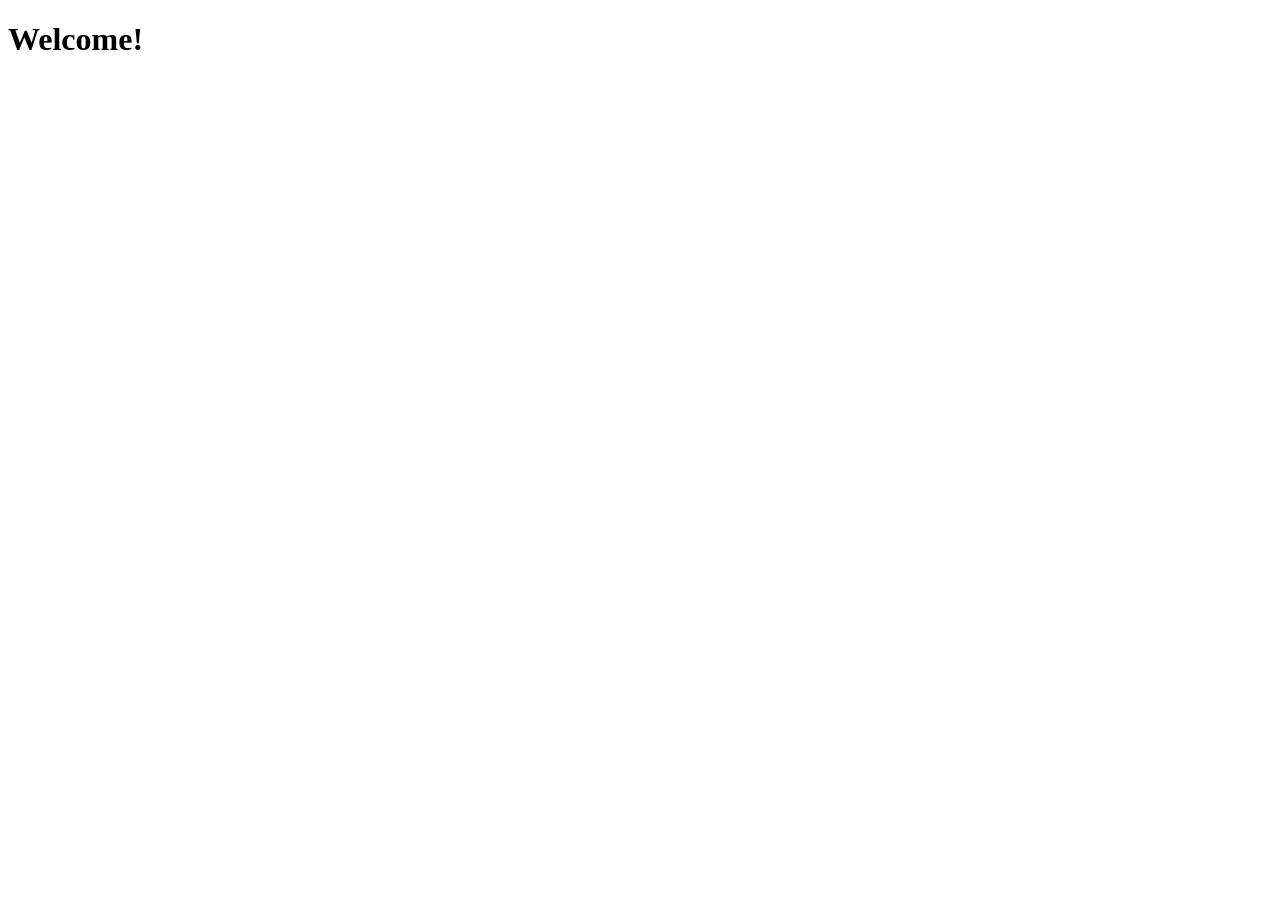
==== index.html @ 0e3a24cd "first commit" ====
<!DOCTYPE html>
<html lang="en">

<head>
    <title>Welcome</title>
    <meta charset="UTF-8" />
    <meta name="viewport" content="width=device-width,initial-scale=1" />
    <meta name="description" content="" />
</head>

<body>
    <h1>Welcome!</h1>
</body>

</html>
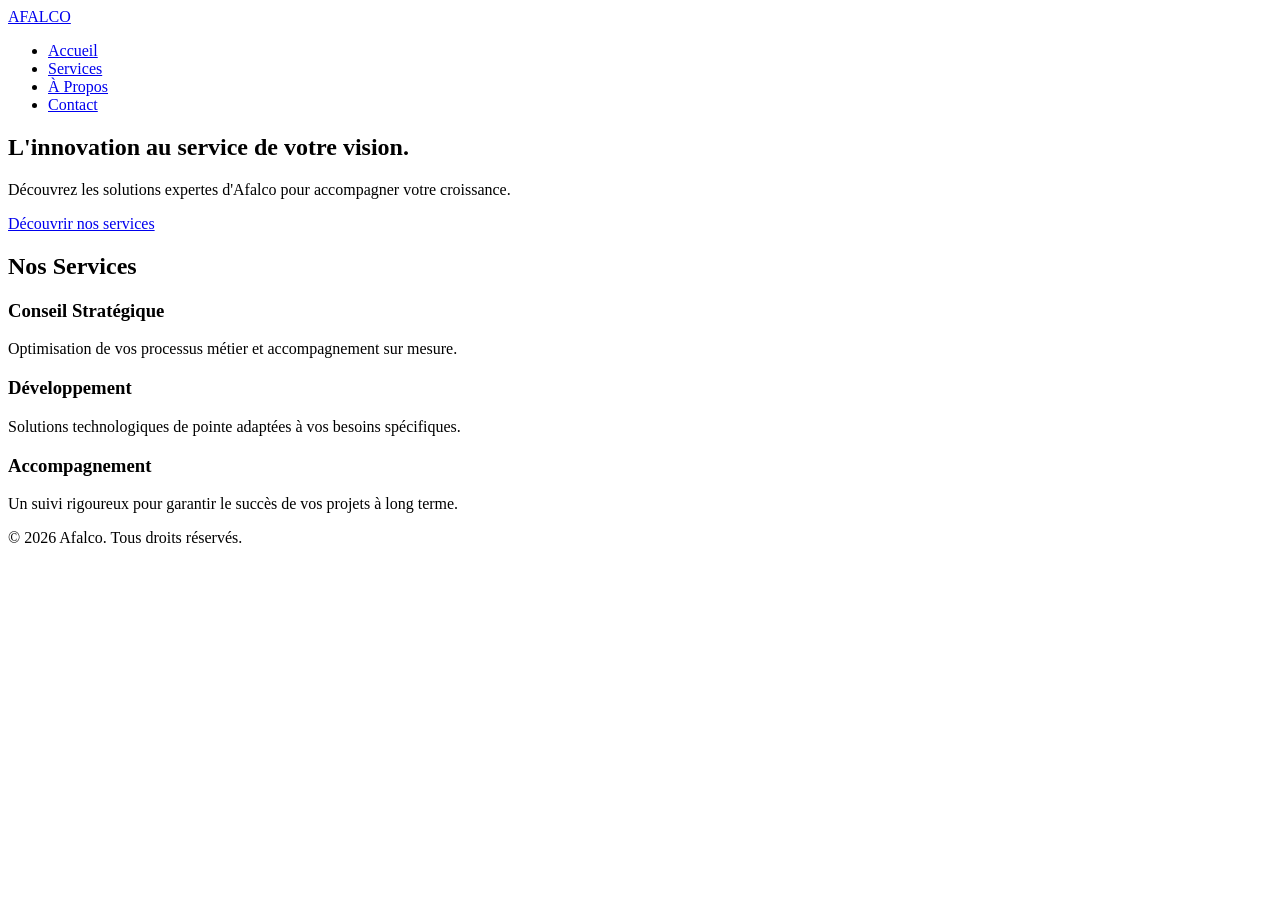
==== commit 51427018: "-" ====
--- a/index.html
+++ b/index.html
@@ -1,15 +1,62 @@
 <!DOCTYPE html>
-<html lang="en">
+<html lang="fr">
+<head>
+    <meta charset="UTF-8">
+    <meta name="viewport" content="width=device-width, initial-scale=1.0">
+    <title>Afalco | Excellence et Innovation</title>
+    <link rel="stylesheet" href="style.css">
+    <link href="https://fonts.googleapis.com/css2?family=Inter:wght@300;400;700&display=swap" rel="stylesheet">
+</head>
+<body>
 
-<head>
-    <title>Welcome</title>
-    <meta charset="UTF-8" />
-    <meta name="viewport" content="width=device-width,initial-scale=1" />
-    <meta name="description" content="" />
-</head>
+    <header class="navbar">
+        <div class="container">
+            <a href="#" class="logo">AFALCO</a>
+            <nav>
+                <ul class="nav-links">
+                    <li><a href="#accueil">Accueil</a></li>
+                    <li><a href="#services">Services</a></li>
+                    <li><a href="#propos">À Propos</a></li>
+                    <li><a href="#contact" class="btn-contact">Contact</a></li>
+                </ul>
+            </nav>
+        </div>
+    </header>
 
-<body>
-    <h1>Welcome!</h1>
+    <main>
+        <section id="hero" class="hero-section">
+            <div class="container">
+                <h1>L'innovation au service de votre vision.</h1>
+                <p>Découvrez les solutions expertes d'Afalco pour accompagner votre croissance.</p>
+                <a href="#services" class="cta-main">Découvrir nos services</a>
+            </div>
+        </section>
+
+        <section id="services" class="services-section">
+            <div class="container">
+                <h2>Nos Services</h2>
+                <div class="grid">
+                    <div class="card">
+                        <h3>Conseil Stratégique</h3>
+                        <p>Optimisation de vos processus métier et accompagnement sur mesure.</p>
+                    </div>
+                    <div class="card">
+                        <h3>Développement</h3>
+                        <p>Solutions technologiques de pointe adaptées à vos besoins spécifiques.</p>
+                    </div>
+                    <div class="card">
+                        <h3>Accompagnement</h3>
+                        <p>Un suivi rigoureux pour garantir le succès de vos projets à long terme.</p>
+                    </div>
+                </div>
+            </div>
+        </section>
+    </main>
+
+    <footer>
+        <p>&copy; 2026 Afalco. Tous droits réservés.</p>
+    </footer>
+
+    <script src="main.js"></script>
 </body>
-
 </html>
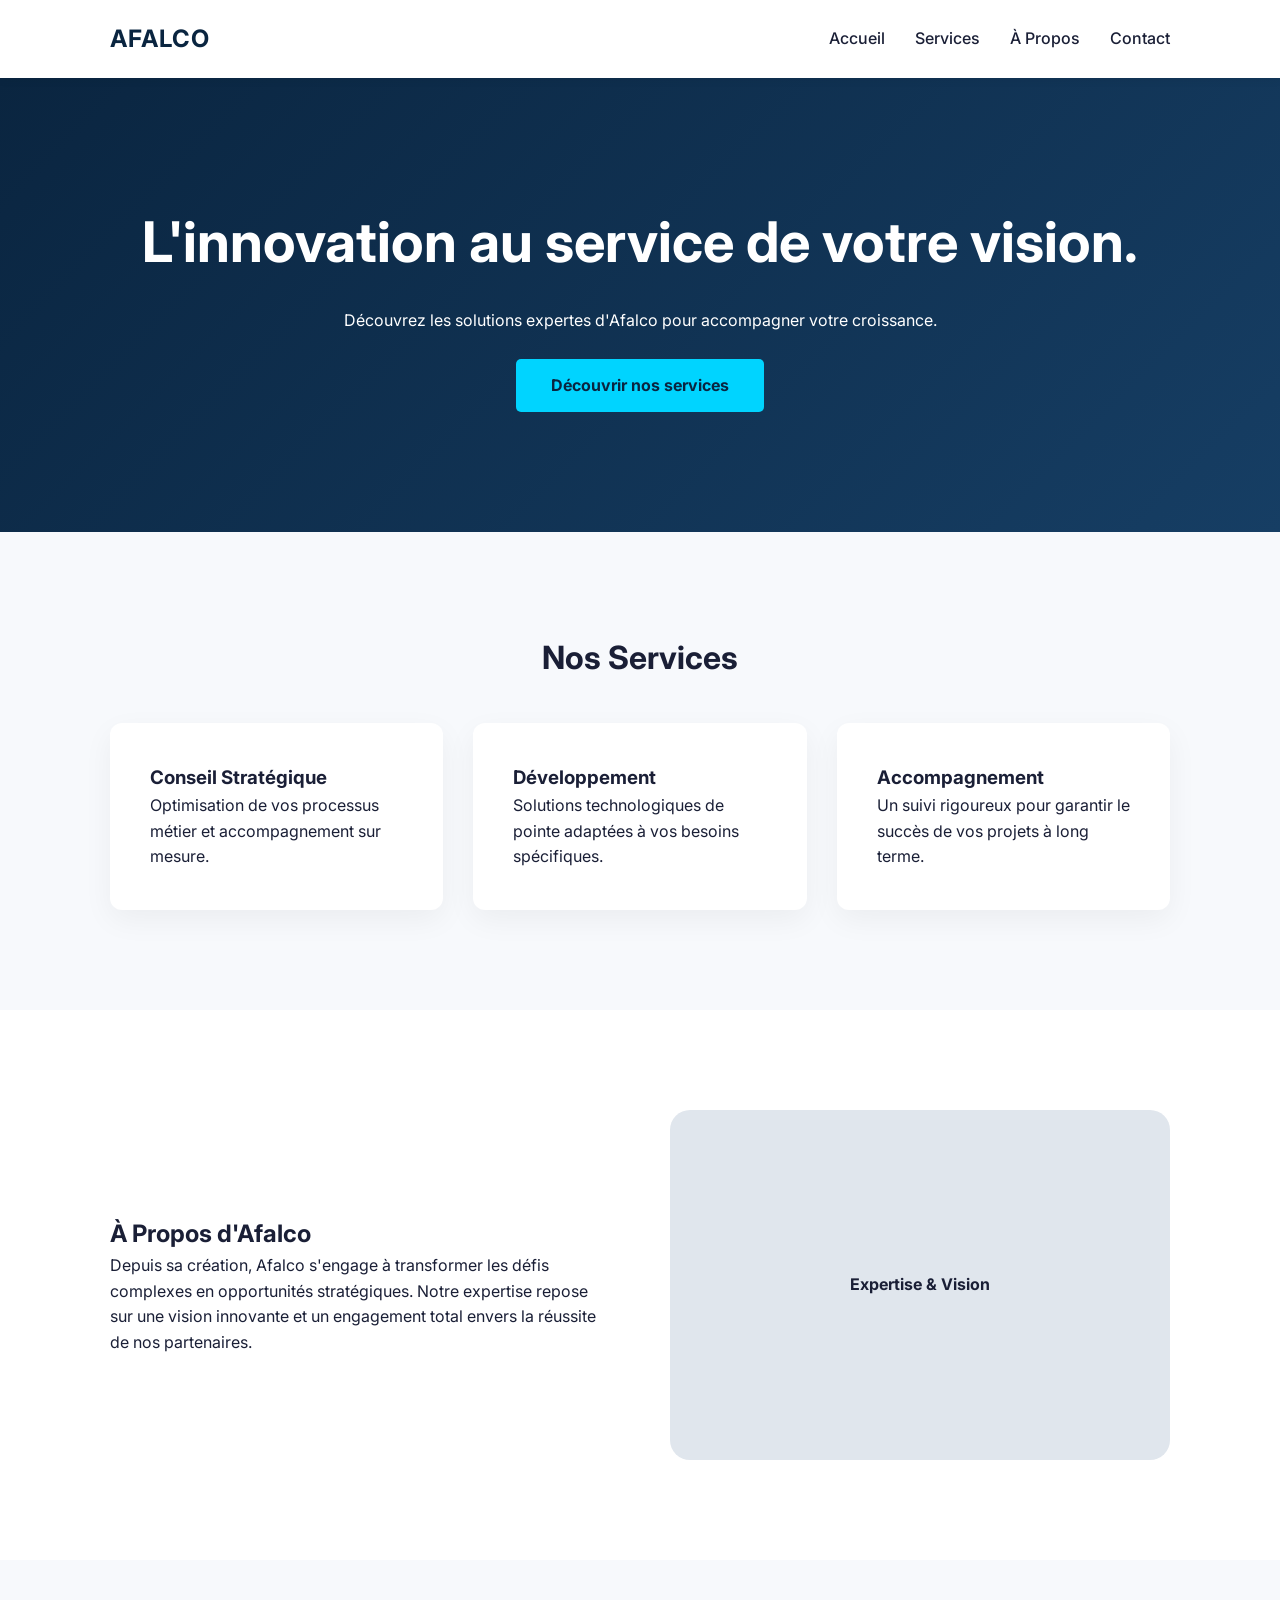
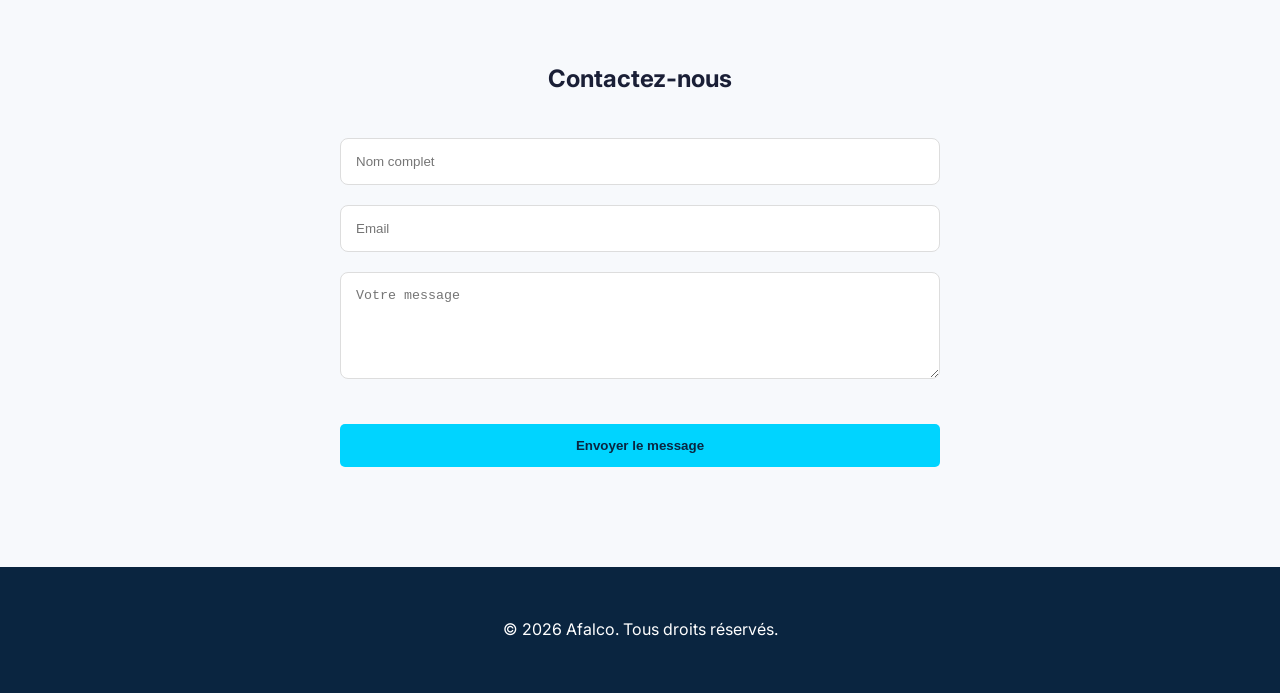
==== commit 97b267fe: "-" ====
--- a/index.html
+++ b/index.html
@@ -4,7 +4,9 @@
     <meta charset="UTF-8">
     <meta name="viewport" content="width=device-width, initial-scale=1.0">
     <title>Afalco | Excellence et Innovation</title>
+    
     <link rel="stylesheet" href="style.css">
+    
     <link href="https://fonts.googleapis.com/css2?family=Inter:wght@300;400;700&display=swap" rel="stylesheet">
 </head>
 <body>
@@ -14,7 +16,7 @@
             <a href="#" class="logo">AFALCO</a>
             <nav>
                 <ul class="nav-links">
-                    <li><a href="#accueil">Accueil</a></li>
+                    <li><a href="#hero">Accueil</a></li>
                     <li><a href="#services">Services</a></li>
                     <li><a href="#propos">À Propos</a></li>
                     <li><a href="#contact" class="btn-contact">Contact</a></li>
@@ -34,7 +36,7 @@
 
         <section id="services" class="services-section">
             <div class="container">
-                <h2>Nos Services</h2>
+                <h2 class="section-title">Nos Services</h2>
                 <div class="grid">
                     <div class="card">
                         <h3>Conseil Stratégique</h3>
@@ -51,12 +53,39 @@
                 </div>
             </div>
         </section>
+
+        <section id="propos" class="about-section">
+            <div class="container flex-about">
+                <div class="about-text">
+                    <h2>À Propos d'Afalco</h2>
+                    <p>Depuis sa création, Afalco s'engage à transformer les défis complexes en opportunités stratégiques. Notre expertise repose sur une vision innovante et un engagement total envers la réussite de nos partenaires.</p>
+                </div>
+                <div class="about-image">
+                    <div class="image-placeholder">Expertise & Vision</div>
+                </div>
+            </div>
+        </section>
+
+        <section id="contact" class="contact-section">
+            <div class="container">
+                <h2>Contactez-nous</h2>
+                <form class="contact-form">
+                    <input type="text" placeholder="Nom complet" required>
+                    <input type="email" placeholder="Email" required>
+                    <textarea placeholder="Votre message" rows="5" required></textarea>
+                    <button type="submit" class="cta-main">Envoyer le message</button>
+                </form>
+            </div>
+        </section>
     </main>
 
     <footer>
-        <p>&copy; 2026 Afalco. Tous droits réservés.</p>
+        <div class="container">
+            <p>&copy; 2026 Afalco. Tous droits réservés.</p>
+        </div>
     </footer>
 
     <script src="main.js"></script>
+    
 </body>
 </html>
--- a/style.css
+++ b/style.css
@@ -0,0 +1,170 @@
+:root {
+    --primary-color: #0a2540;
+    --accent-color: #00d4ff;
+    --text-dark: #1a1f36;
+    --text-light: #ffffff;
+    --bg-light: #f7f9fc;
+    --transition: all 0.3s ease;
+}
+
+* {
+    margin: 0;
+    padding: 0;
+    box-sizing: border-box;
+}
+
+html {
+    scroll-behavior: smooth;
+}
+
+body {
+    font-family: 'Inter', sans-serif;
+    line-height: 1.6;
+    color: var(--text-dark);
+    background-color: var(--bg-light);
+}
+
+.container {
+    max-width: 1100px;
+    margin: 0 auto;
+    padding: 0 20px;
+}
+
+/* Header & Nav */
+.navbar {
+    background: var(--text-light);
+    padding: 20px 0;
+    position: sticky;
+    top: 0;
+    z-index: 1000;
+    box-shadow: 0 2px 10px rgba(0,0,0,0.05);
+    transition: var(--transition);
+}
+
+.navbar .container {
+    display: flex;
+    justify-content: space-between;
+    align-items: center;
+}
+
+.logo {
+    font-size: 1.5rem;
+    font-weight: 700;
+    color: var(--primary-color);
+    text-decoration: none;
+    letter-spacing: 1px;
+}
+
+.nav-links {
+    display: flex;
+    list-style: none;
+    gap: 30px;
+}
+
+.nav-links a {
+    text-decoration: none;
+    color: var(--text-dark);
+    font-weight: 500;
+    transition: var(--transition);
+}
+
+.nav-links a:hover {
+    color: var(--accent-color);
+}
+
+/* Hero Section */
+.hero-section {
+    background: linear-gradient(135deg, var(--primary-color) 0%, #163e64 100%);
+    color: var(--text-light);
+    padding: 120px 0;
+    text-align: center;
+}
+
+.hero-section h1 {
+    font-size: clamp(2rem, 5vw, 3.5rem);
+    margin-bottom: 20px;
+}
+
+.cta-main {
+    display: inline-block;
+    background: var(--accent-color);
+    color: var(--primary-color);
+    padding: 14px 35px;
+    border-radius: 5px;
+    text-decoration: none;
+    font-weight: bold;
+    margin-top: 25px;
+    border: none;
+    cursor: pointer;
+    transition: var(--transition);
+}
+
+.cta-main:hover {
+    transform: translateY(-3px);
+    box-shadow: 0 5px 15px rgba(0,212,255,0.4);
+}
+
+/* Services */
+.services-section { padding: 100px 0; }
+.section-title { text-align: center; margin-bottom: 40px; font-size: 2rem; }
+
+.grid {
+    display: grid;
+    grid-template-columns: repeat(auto-fit, minmax(280px, 1fr));
+    gap: 30px;
+}
+
+.card {
+    background: white;
+    padding: 40px;
+    border-radius: 12px;
+    box-shadow: 0 10px 30px rgba(0,0,0,0.05);
+    transition: var(--transition);
+}
+
+.card:hover { transform: translateY(-10px); }
+
+/* About Section */
+.about-section { padding: 100px 0; background: #fff; }
+.flex-about { display: flex; align-items: center; gap: 60px; }
+.about-text { flex: 1; }
+.about-image { 
+    flex: 1; 
+    background: #e0e6ed; 
+    height: 350px; 
+    border-radius: 20px;
+    display: flex; 
+    align-items: center; 
+    justify-content: center;
+    font-weight: bold;
+}
+
+/* Contact Section */
+.contact-section { padding: 100px 0; background: var(--bg-light); text-align: center; }
+.contact-form {
+    max-width: 600px;
+    margin: 40px auto 0;
+    display: flex;
+    flex-direction: column;
+    gap: 20px;
+}
+.contact-form input, .contact-form textarea {
+    padding: 15px;
+    border: 1px solid #ddd;
+    border-radius: 8px;
+    outline: none;
+}
+
+/* Footer */
+footer {
+    padding: 50px 0;
+    background: var(--primary-color);
+    color: var(--text-light);
+    text-align: center;
+}
+
+/* Responsive */
+@media (max-width: 768px) {
+    .flex-about { flex-direction: column; text-align: center; }
+    .nav-links { display: none; } /* Pour un menu burger à l'avenir */
+}
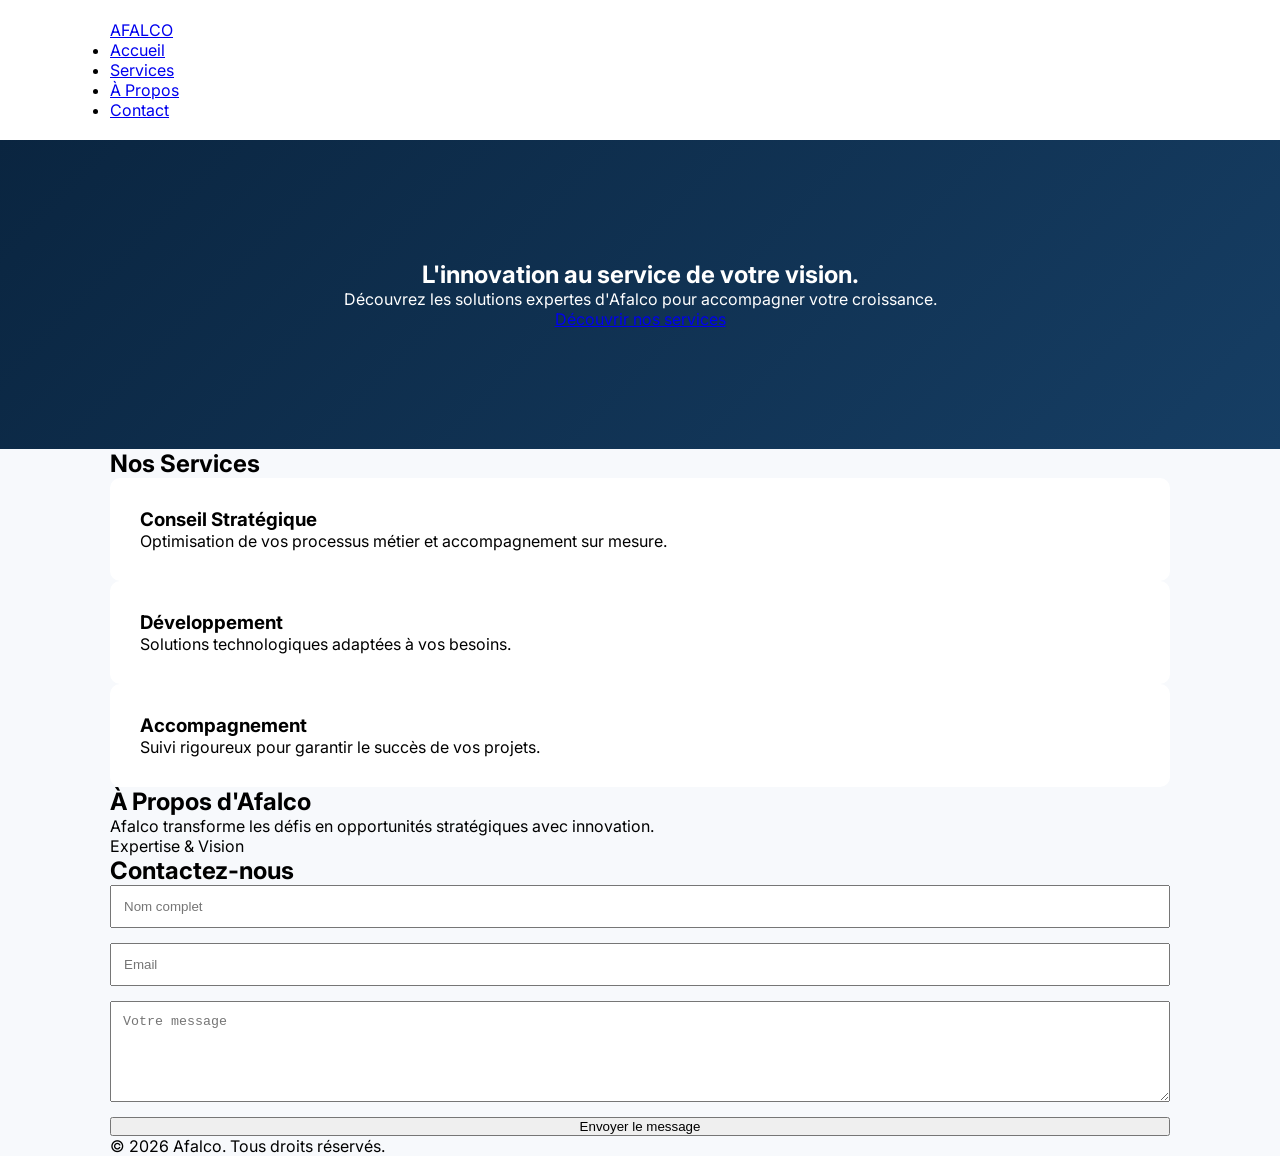
==== commit ed7c0027: "-" ====
--- a/index.html
+++ b/index.html
@@ -4,88 +4,88 @@
     <meta charset="UTF-8">
     <meta name="viewport" content="width=device-width, initial-scale=1.0">
     <title>Afalco | Excellence et Innovation</title>
-    
+
     <link rel="stylesheet" href="style.css">
-    
     <link href="https://fonts.googleapis.com/css2?family=Inter:wght@300;400;700&display=swap" rel="stylesheet">
 </head>
 <body>
 
-    <header class="navbar">
+<header class="navbar">
+    <div class="container">
+        <a href="#" class="logo">AFALCO</a>
+        <nav>
+            <ul class="nav-links">
+                <li><a href="#hero">Accueil</a></li>
+                <li><a href="#services">Services</a></li>
+                <li><a href="#propos">À Propos</a></li>
+                <li><a href="#contact" class="btn-contact">Contact</a></li>
+            </ul>
+        </nav>
+    </div>
+</header>
+
+<main>
+    <section id="hero" class="hero-section">
         <div class="container">
-            <a href="#" class="logo">AFALCO</a>
-            <nav>
-                <ul class="nav-links">
-                    <li><a href="#hero">Accueil</a></li>
-                    <li><a href="#services">Services</a></li>
-                    <li><a href="#propos">À Propos</a></li>
-                    <li><a href="#contact" class="btn-contact">Contact</a></li>
-                </ul>
-            </nav>
+            <h1>L'innovation au service de votre vision.</h1>
+            <p>Découvrez les solutions expertes d'Afalco pour accompagner votre croissance.</p>
+            <a href="#services" class="cta-main">Découvrir nos services</a>
         </div>
-    </header>
+    </section>
 
-    <main>
-        <section id="hero" class="hero-section">
-            <div class="container">
-                <h1>L'innovation au service de votre vision.</h1>
-                <p>Découvrez les solutions expertes d'Afalco pour accompagner votre croissance.</p>
-                <a href="#services" class="cta-main">Découvrir nos services</a>
-            </div>
-        </section>
-
-        <section id="services" class="services-section">
-            <div class="container">
-                <h2 class="section-title">Nos Services</h2>
-                <div class="grid">
-                    <div class="card">
-                        <h3>Conseil Stratégique</h3>
-                        <p>Optimisation de vos processus métier et accompagnement sur mesure.</p>
-                    </div>
-                    <div class="card">
-                        <h3>Développement</h3>
-                        <p>Solutions technologiques de pointe adaptées à vos besoins spécifiques.</p>
-                    </div>
-                    <div class="card">
-                        <h3>Accompagnement</h3>
-                        <p>Un suivi rigoureux pour garantir le succès de vos projets à long terme.</p>
-                    </div>
+    <section id="services" class="services-section">
+        <div class="container">
+            <h2 class="section-title">Nos Services</h2>
+            <div class="grid">
+                <div class="card">
+                    <h3>Conseil Stratégique</h3>
+                    <p>Optimisation de vos processus métier et accompagnement sur mesure.</p>
+                </div>
+                <div class="card">
+                    <h3>Développement</h3>
+                    <p>Solutions technologiques adaptées à vos besoins.</p>
+                </div>
+                <div class="card">
+                    <h3>Accompagnement</h3>
+                    <p>Suivi rigoureux pour garantir le succès de vos projets.</p>
                 </div>
             </div>
-        </section>
+        </div>
+    </section>
 
-        <section id="propos" class="about-section">
-            <div class="container flex-about">
-                <div class="about-text">
-                    <h2>À Propos d'Afalco</h2>
-                    <p>Depuis sa création, Afalco s'engage à transformer les défis complexes en opportunités stratégiques. Notre expertise repose sur une vision innovante et un engagement total envers la réussite de nos partenaires.</p>
-                </div>
-                <div class="about-image">
-                    <div class="image-placeholder">Expertise & Vision</div>
-                </div>
+    <section id="propos" class="about-section">
+        <div class="container flex-about">
+            <div class="about-text">
+                <h2>À Propos d'Afalco</h2>
+                <p>Afalco transforme les défis en opportunités stratégiques avec innovation.</p>
             </div>
-        </section>
+            <div class="about-image">
+                <div class="image-placeholder">Expertise & Vision</div>
+            </div>
+        </div>
+    </section>
 
-        <section id="contact" class="contact-section">
-            <div class="container">
-                <h2>Contactez-nous</h2>
-                <form class="contact-form">
-                    <input type="text" placeholder="Nom complet" required>
-                    <input type="email" placeholder="Email" required>
-                    <textarea placeholder="Votre message" rows="5" required></textarea>
-                    <button type="submit" class="cta-main">Envoyer le message</button>
-                </form>
-            </div>
-        </section>
-    </main>
+    <section id="contact" class="contact-section">
+        <div class="container">
+            <h2>Contactez-nous</h2>
+            <form class="contact-form">
+                <input type="text" placeholder="Nom complet" required>
+                <input type="email" placeholder="Email" required>
+                <textarea placeholder="Votre message" rows="5" required></textarea>
+                <button type="submit" class="cta-main">Envoyer le message</button>
+            </form>
+        </div>
+    </section>
+</main>
 
-    <footer>
-        <div class="container">
-            <p>&copy; 2026 Afalco. Tous droits réservés.</p>
-        </div>
-    </footer>
+<footer>
+    <div class="container">
+        <p>&copy; 2026 Afalco. Tous droits réservés.</p>
+    </div>
+</footer>
 
-    <script src="main.js"></script>
-    
+<!-- IMPORTANT -->
+<script src="main.js"></script>
+
 </body>
 </html>
--- a/style.css
+++ b/style.css
@@ -13,158 +13,59 @@
     box-sizing: border-box;
 }
 
-html {
-    scroll-behavior: smooth;
-}
-
 body {
     font-family: 'Inter', sans-serif;
-    line-height: 1.6;
-    color: var(--text-dark);
     background-color: var(--bg-light);
 }
 
 .container {
     max-width: 1100px;
-    margin: 0 auto;
+    margin: auto;
     padding: 0 20px;
 }
 
-/* Header & Nav */
+/* Navbar */
 .navbar {
-    background: var(--text-light);
+    background: white;
     padding: 20px 0;
     position: sticky;
     top: 0;
-    z-index: 1000;
-    box-shadow: 0 2px 10px rgba(0,0,0,0.05);
-    transition: var(--transition);
+    transition: 0.3s;
 }
 
-.navbar .container {
-    display: flex;
-    justify-content: space-between;
-    align-items: center;
-}
-
-.logo {
-    font-size: 1.5rem;
-    font-weight: 700;
-    color: var(--primary-color);
-    text-decoration: none;
-    letter-spacing: 1px;
-}
-
-.nav-links {
-    display: flex;
-    list-style: none;
-    gap: 30px;
-}
-
-.nav-links a {
-    text-decoration: none;
-    color: var(--text-dark);
-    font-weight: 500;
-    transition: var(--transition);
-}
-
-.nav-links a:hover {
-    color: var(--accent-color);
-}
-
-/* Hero Section */
+/* Hero */
 .hero-section {
-    background: linear-gradient(135deg, var(--primary-color) 0%, #163e64 100%);
-    color: var(--text-light);
+    background: linear-gradient(135deg, #0a2540, #163e64);
+    color: white;
     padding: 120px 0;
     text-align: center;
 }
 
-.hero-section h1 {
-    font-size: clamp(2rem, 5vw, 3.5rem);
-    margin-bottom: 20px;
+/* Cards */
+.card {
+    background: white;
+    padding: 30px;
+    border-radius: 10px;
+    transition: 0.3s;
+
+    opacity: 0;
+    transform: translateY(30px);
 }
 
-.cta-main {
-    display: inline-block;
-    background: var(--accent-color);
-    color: var(--primary-color);
-    padding: 14px 35px;
-    border-radius: 5px;
-    text-decoration: none;
-    font-weight: bold;
-    margin-top: 25px;
-    border: none;
-    cursor: pointer;
-    transition: var(--transition);
+/* Animation */
+.active {
+    opacity: 1;
+    transform: translateY(0);
 }
 
-.cta-main:hover {
-    transform: translateY(-3px);
-    box-shadow: 0 5px 15px rgba(0,212,255,0.4);
+/* Contact */
+.contact-form {
+    display: flex;
+    flex-direction: column;
+    gap: 15px;
 }
 
-/* Services */
-.services-section { padding: 100px 0; }
-.section-title { text-align: center; margin-bottom: 40px; font-size: 2rem; }
-
-.grid {
-    display: grid;
-    grid-template-columns: repeat(auto-fit, minmax(280px, 1fr));
-    gap: 30px;
-}
-
-.card {
-    background: white;
-    padding: 40px;
-    border-radius: 12px;
-    box-shadow: 0 10px 30px rgba(0,0,0,0.05);
-    transition: var(--transition);
-}
-
-.card:hover { transform: translateY(-10px); }
-
-/* About Section */
-.about-section { padding: 100px 0; background: #fff; }
-.flex-about { display: flex; align-items: center; gap: 60px; }
-.about-text { flex: 1; }
-.about-image { 
-    flex: 1; 
-    background: #e0e6ed; 
-    height: 350px; 
-    border-radius: 20px;
-    display: flex; 
-    align-items: center; 
-    justify-content: center;
-    font-weight: bold;
-}
-
-/* Contact Section */
-.contact-section { padding: 100px 0; background: var(--bg-light); text-align: center; }
-.contact-form {
-    max-width: 600px;
-    margin: 40px auto 0;
-    display: flex;
-    flex-direction: column;
-    gap: 20px;
-}
-.contact-form input, .contact-form textarea {
-    padding: 15px;
-    border: 1px solid #ddd;
-    border-radius: 8px;
-    outline: none;
-}
-
-/* Footer */
-footer {
-    padding: 50px 0;
-    background: var(--primary-color);
-    color: var(--text-light);
-    text-align: center;
-}
-
-/* Responsive */
-@media (max-width: 768px) {
-    .flex-about { flex-direction: column; text-align: center; }
-    .nav-links { display: none; } /* Pour un menu burger à l'avenir */
+.contact-form input,
+.contact-form textarea {
+    padding: 12px;
 }
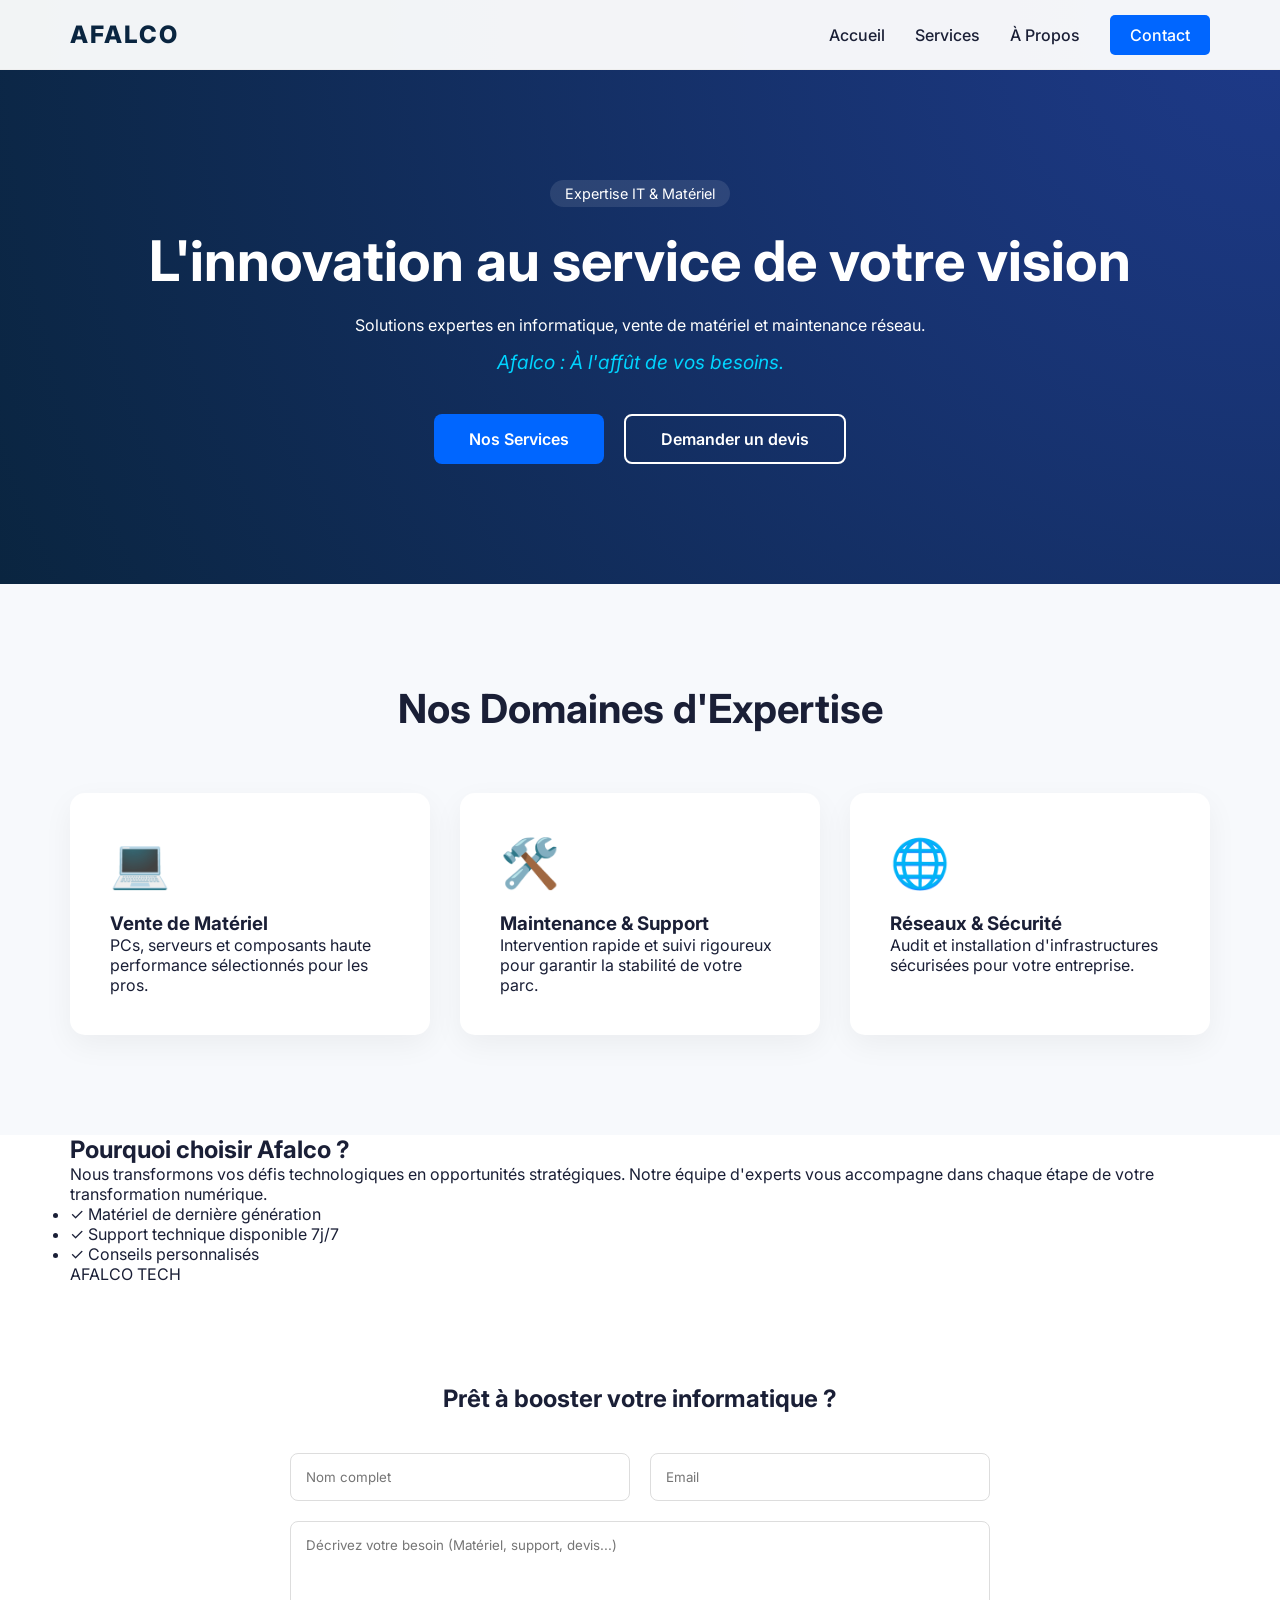
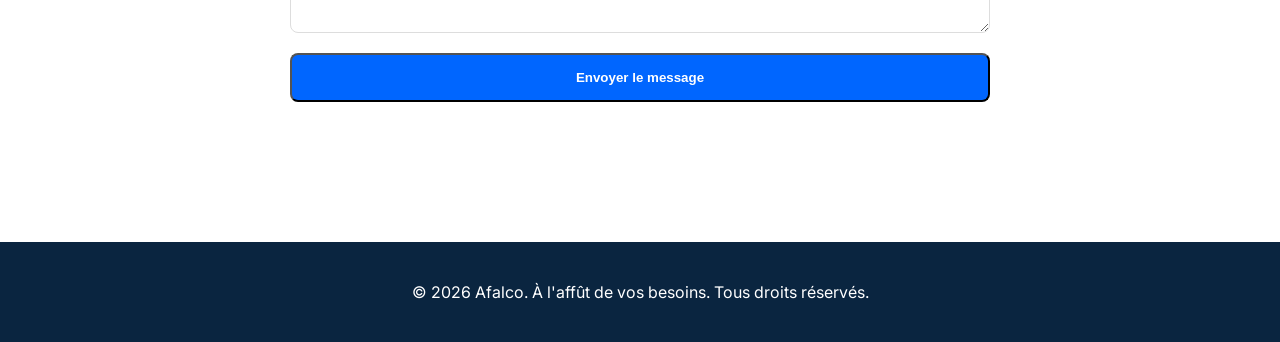
==== commit f41dd170: "-" ====
--- a/index.html
+++ b/index.html
@@ -3,10 +3,9 @@
 <head>
     <meta charset="UTF-8">
     <meta name="viewport" content="width=device-width, initial-scale=1.0">
-    <title>Afalco | Excellence et Innovation</title>
-
+    <title>Afalco | Solutions Informatiques & Performance</title>
     <link rel="stylesheet" href="style.css">
-    <link href="https://fonts.googleapis.com/css2?family=Inter:wght@300;400;700&display=swap" rel="stylesheet">
+    <link href="https://fonts.googleapis.com/css2?family=Inter:wght@300;400;600;700&display=swap" rel="stylesheet">
 </head>
 <body>
 
@@ -27,27 +26,35 @@
 <main>
     <section id="hero" class="hero-section">
         <div class="container">
-            <h1>L'innovation au service de votre vision.</h1>
-            <p>Découvrez les solutions expertes d'Afalco pour accompagner votre croissance.</p>
-            <a href="#services" class="cta-main">Découvrir nos services</a>
+            <span class="badge">Expertise IT & Matériel</span>
+            <h1>L'innovation au service de votre vision</h1>
+            <p>Solutions expertes en informatique, vente de matériel et maintenance réseau.</p>
+            <p class="slogan-hero"><em>Afalco : À l'affût de vos besoins.</em></p>
+            <div class="hero-btns">
+                <a href="#services" class="cta-main">Nos Services</a>
+                <a href="#contact" class="cta-secondary">Demander un devis</a>
+            </div>
         </div>
     </section>
 
     <section id="services" class="services-section">
         <div class="container">
-            <h2 class="section-title">Nos Services</h2>
+            <h2 class="section-title">Nos Domaines d'Expertise</h2>
             <div class="grid">
                 <div class="card">
-                    <h3>Conseil Stratégique</h3>
-                    <p>Optimisation de vos processus métier et accompagnement sur mesure.</p>
+                    <div class="icon-box">💻</div>
+                    <h3>Vente de Matériel</h3>
+                    <p>PCs, serveurs et composants haute performance sélectionnés pour les pros.</p>
                 </div>
                 <div class="card">
-                    <h3>Développement</h3>
-                    <p>Solutions technologiques adaptées à vos besoins.</p>
+                    <div class="icon-box">🛠️</div>
+                    <h3>Maintenance & Support</h3>
+                    <p>Intervention rapide et suivi rigoureux pour garantir la stabilité de votre parc.</p>
                 </div>
                 <div class="card">
-                    <h3>Accompagnement</h3>
-                    <p>Suivi rigoureux pour garantir le succès de vos projets.</p>
+                    <div class="icon-box">🌐</div>
+                    <h3>Réseaux & Sécurité</h3>
+                    <p>Audit et installation d'infrastructures sécurisées pour votre entreprise.</p>
                 </div>
             </div>
         </div>
@@ -56,22 +63,29 @@
     <section id="propos" class="about-section">
         <div class="container flex-about">
             <div class="about-text">
-                <h2>À Propos d'Afalco</h2>
-                <p>Afalco transforme les défis en opportunités stratégiques avec innovation.</p>
+                <h2>Pourquoi choisir Afalco ?</h2>
+                <p>Nous transformons vos défis technologiques en opportunités stratégiques. Notre équipe d'experts vous accompagne dans chaque étape de votre transformation numérique.</p>
+                <ul class="check-list">
+                    <li>✓ Matériel de dernière génération</li>
+                    <li>✓ Support technique disponible 7j/7</li>
+                    <li>✓ Conseils personnalisés</li>
+                </ul>
             </div>
             <div class="about-image">
-                <div class="image-placeholder">Expertise & Vision</div>
+                <div class="image-placeholder">AFALCO TECH</div>
             </div>
         </div>
     </section>
 
     <section id="contact" class="contact-section">
         <div class="container">
-            <h2>Contactez-nous</h2>
+            <h2>Prêt à booster votre informatique ?</h2>
             <form class="contact-form">
-                <input type="text" placeholder="Nom complet" required>
-                <input type="email" placeholder="Email" required>
-                <textarea placeholder="Votre message" rows="5" required></textarea>
+                <div class="form-group">
+                    <input type="text" placeholder="Nom complet" required>
+                    <input type="email" placeholder="Email" required>
+                </div>
+                <textarea placeholder="Décrivez votre besoin (Matériel, support, devis...)" rows="5" required></textarea>
                 <button type="submit" class="cta-main">Envoyer le message</button>
             </form>
         </div>
@@ -80,12 +94,10 @@
 
 <footer>
     <div class="container">
-        <p>&copy; 2026 Afalco. Tous droits réservés.</p>
+        <p>&copy; 2026 Afalco. À l'affût de vos besoins. Tous droits réservés.</p>
     </div>
 </footer>
 
-<!-- IMPORTANT -->
 <script src="main.js"></script>
-
 </body>
 </html>
--- a/style.css
+++ b/style.css
@@ -1,71 +1,96 @@
 :root {
-    --primary-color: #0a2540;
-    --accent-color: #00d4ff;
-    --text-dark: #1a1f36;
-    --text-light: #ffffff;
-    --bg-light: #f7f9fc;
-    --transition: all 0.3s ease;
+    --primary: #0066ff;
+    --dark: #0a2540;
+    --accent: #00d4ff;
+    --light: #f7f9fc;
+    --text: #1a1f36;
+    --transition: all 0.4s cubic-bezier(0.165, 0.84, 0.44, 1);
 }
 
-* {
-    margin: 0;
-    padding: 0;
-    box-sizing: border-box;
-}
+* { margin: 0; padding: 0; box-sizing: border-box; }
 
 body {
     font-family: 'Inter', sans-serif;
-    background-color: var(--bg-light);
+    color: var(--text);
+    background-color: white;
+    overflow-x: hidden;
 }
 
-.container {
-    max-width: 1100px;
-    margin: auto;
-    padding: 0 20px;
-}
+.container { max-width: 1200px; margin: auto; padding: 0 30px; }
 
 /* Navbar */
 .navbar {
-    background: white;
+    background: rgba(255, 255, 255, 0.95);
     padding: 20px 0;
-    position: sticky;
+    position: fixed;
+    width: 100%;
     top: 0;
-    transition: 0.3s;
+    z-index: 1000;
+    border-bottom: 1px solid #eee;
 }
+
+.navbar .container { display: flex; justify-content: space-between; align-items: center; }
+
+.logo { font-weight: 800; font-size: 1.5rem; color: var(--dark); text-decoration: none; letter-spacing: 2px; }
+
+.nav-links { display: flex; list-style: none; align-items: center; gap: 30px; }
+
+.nav-links a { text-decoration: none; color: var(--text); font-weight: 500; transition: 0.3s; }
+
+.nav-links a:hover { color: var(--primary); }
+
+.btn-contact { background: var(--primary); color: white !important; padding: 10px 20px; border-radius: 5px; }
 
 /* Hero */
 .hero-section {
-    background: linear-gradient(135deg, #0a2540, #163e64);
+    background: radial-gradient(circle at top right, #1e3a8a, #0a2540);
     color: white;
-    padding: 120px 0;
+    padding: 180px 0 120px;
     text-align: center;
 }
 
-/* Cards */
+.badge { background: rgba(255,255,255,0.1); padding: 5px 15px; border-radius: 20px; font-size: 0.9rem; margin-bottom: 20px; display: inline-block; }
+
+.hero-section h1 { font-size: 3.5rem; margin-bottom: 20px; font-weight: 700; }
+
+.slogan-hero { margin-top: 15px; color: var(--accent); font-size: 1.2rem; }
+
+.hero-btns { margin-top: 40px; display: flex; justify-content: center; gap: 20px; }
+
+.cta-main { background: var(--primary); color: white; padding: 15px 35px; border-radius: 8px; text-decoration: none; font-weight: 600; transition: var(--transition); }
+
+.cta-secondary { border: 2px solid white; color: white; padding: 13px 35px; border-radius: 8px; text-decoration: none; font-weight: 600; }
+
+/* Services */
+.services-section { padding: 100px 0; background: var(--light); }
+
+.section-title { text-align: center; margin-bottom: 60px; font-size: 2.5rem; }
+
+.grid { display: grid; grid-template-columns: repeat(auto-fit, minmax(300px, 1fr)); gap: 30px; }
+
 .card {
     background: white;
-    padding: 30px;
-    border-radius: 10px;
-    transition: 0.3s;
-
-    opacity: 0;
-    transform: translateY(30px);
+    padding: 40px;
+    border-radius: 15px;
+    box-shadow: 0 10px 30px rgba(0,0,0,0.05);
+    transition: var(--transition);
+    opacity: 0; transform: translateY(30px);
 }
 
-/* Animation */
-.active {
-    opacity: 1;
-    transform: translateY(0);
-}
+.card.active { opacity: 1; transform: translateY(0); }
 
-/* Contact */
-.contact-form {
-    display: flex;
-    flex-direction: column;
-    gap: 15px;
-}
+.card:hover { transform: translateY(-10px); box-shadow: 0 20px 40px rgba(0,0,0,0.1); }
 
-.contact-form input,
-.contact-form textarea {
-    padding: 12px;
-}+.icon-box { font-size: 3rem; margin-bottom: 20px; }
+
+/* Formulaire */
+.contact-section { padding: 100px 0; text-align: center; }
+
+.contact-form { max-width: 700px; margin: 40px auto; display: flex; flex-direction: column; gap: 20px; }
+
+.form-group { display: flex; gap: 20px; }
+
+.contact-form input, .contact-form textarea { padding: 15px; border: 1px solid #ddd; border-radius: 8px; width: 100%; font-family: inherit; }
+
+/* Footer */
+footer { background: var(--dark); color: white; padding: 40px 0; text-align: center; }
